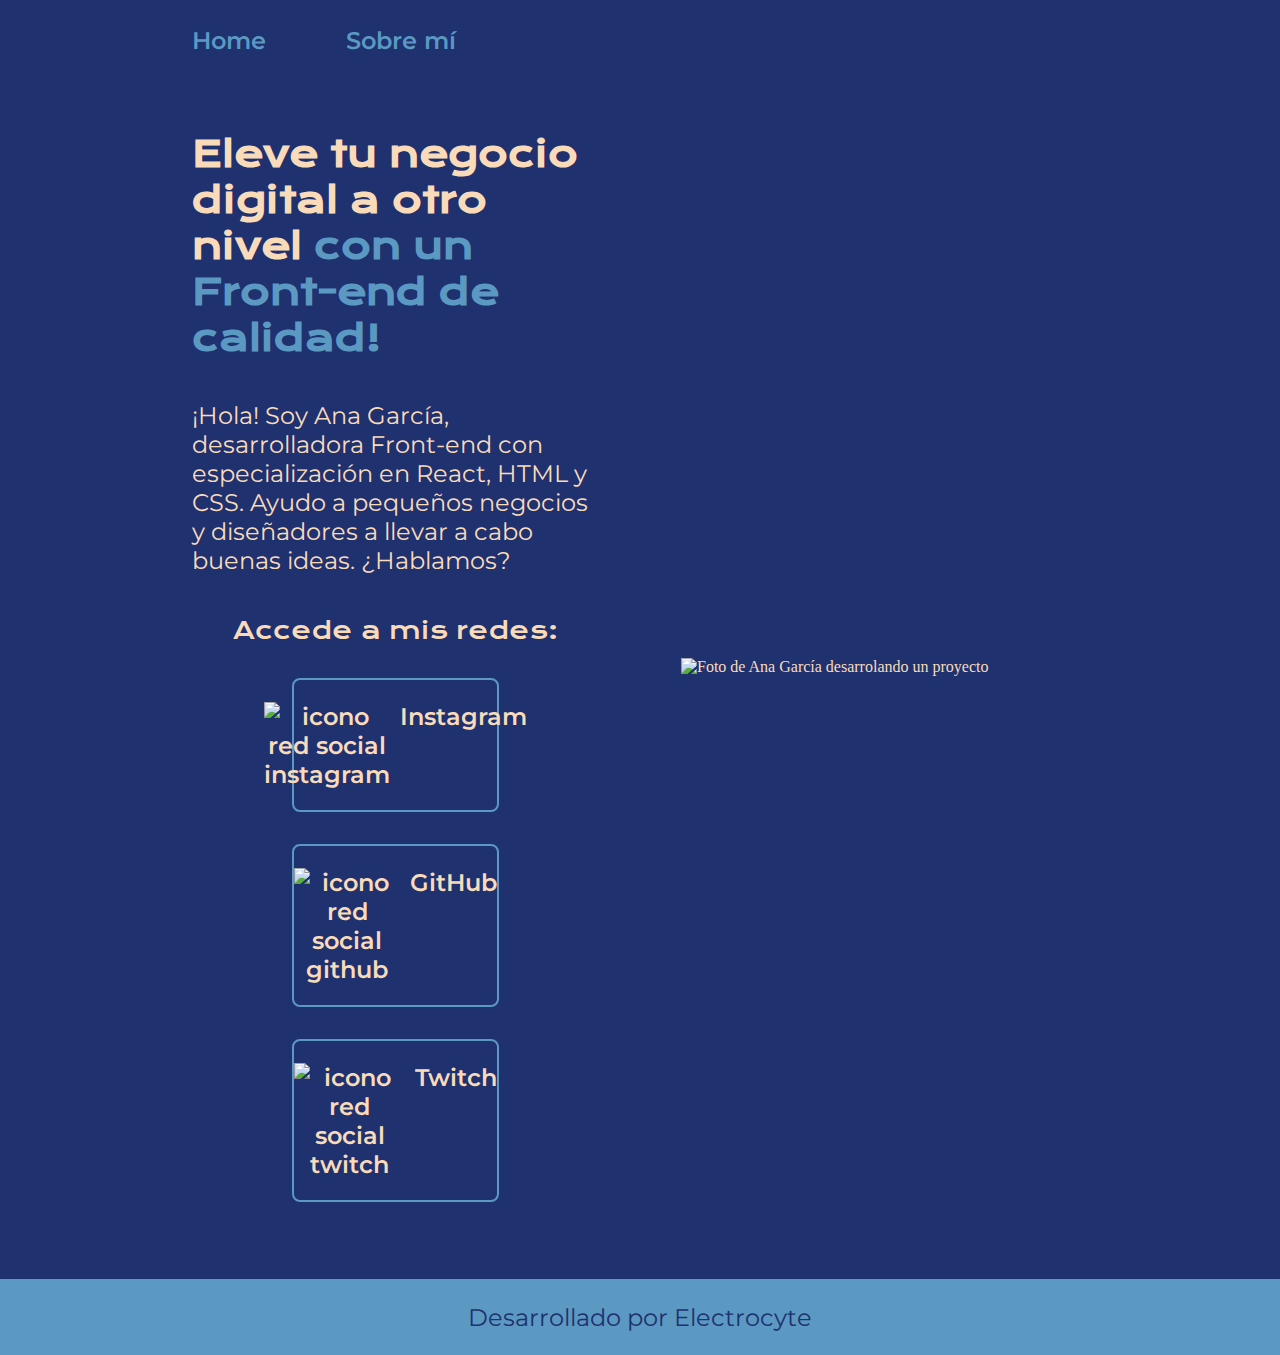
==== index.html @ 972055c3 "Creacion del proyecto" ====
<!DOCTYPE html>
<html lang="es-mx">
<head>
    <meta charset="UTF-8"> 
    <meta http-equiv="X-UA-Compatible" content="IE=edge">
    <meta name="viewport" content="width=device-width, initial-scale=1.0">
    <title>Portafolio</title>
    <link rel="stylesheet" href="./styles/style.css">

</head>
<body>
    <header class="header">
        <nav class="header-menu">
            <a class="header-menu-link" href="index.html">Home</a>
            <a class="header-menu-link" href="about.html">Sobre mí</a>
        </nav>
    </header>
    <main class="presentacion">
        <section class="presentacion-contenido">
            <h1 class="presentacion-contenido-titulo">
                Eleve tu negocio digital a otro nivel 
                <strong class="titulo-destacado">con un Front-end de calidad!
                </strong></h1>
                <p class="presentacion-contenido-parrafo">¡Hola! Soy Ana García, desarrolladora Front-end con
                    especialización en React, HTML y CSS. Ayudo a pequeños
                    negocios y diseñadores a llevar a cabo buenas ideas.
                    ¿Hablamos?

                </p>
                <div class="presentacion-enlaces">
                    <h2 class="presentacion-enlaces-subtitulo">Accede a mis redes:</h2>
                    <a class="presentacion-enlaces-link" href="https://instagram.com/">
                        <img src="C:\Users\jesus\Desktop\Alura ONE\HTML y CSS\portafolio\assets\instagram.png" alt="icono red social instagram">
                        Instagram</a>
                    <a class="presentacion-enlaces-link" href="https://github.com/">   
                        <img src="C:\Users\jesus\Desktop\Alura ONE\HTML y CSS\portafolio\assets\github.png" alt="icono red social github">
                        GitHub</a>
                    <a class="presentacion-enlaces-link" href="https://twitch.tv/">
                        <img src="C:\Users\jesus\Desktop\Alura ONE\HTML y CSS\portafolio\assets\twitch.png" alt="icono red social twitch">
                        Twitch</a>
                </div>        
        </section>
            <img class="presentacion-imagen" src="C:\Users\jesus\Desktop\Alura ONE\HTML y CSS\portafolio\assets\ana.png" alt="Foto de Ana García desarrolando un proyecto">
    </main>
    <footer class="footer">
        <p>
            Desarrollado por Electrocyte
        </p>
    </footer>
</body>
</html>
---- styles/style.css ----
@import url('https://fonts.googleapis.com/css2?family=Krona+One&family=Montserrat:ital,wght@0,100..900;1,100..900&display=swap');

:root{
    --color-primario: #1F316F;
    --color-secundario: #F9DBBA;
    --color-teciario: #5B99C2;
    --color-hover: #272727;

    --fuente-montserrat: "Montserrat", sans-serif;
    --fuente-krona: "Krona one", sans-serif;
}

*{
    padding: 0;
    margin: 0;
}

body{
    background-color: var(--color-primario);
    color: var(--color-secundario);
    box-sizing: border-box;
}

.header{
    padding: 2% 0% 0% 15%;
}

.header-menu{
    display: flex;
    gap: 80px;
}

.header-menu-link{
    font-size: 1.5rem;
    font-weight: 600;
    font-family: var(--fuente-montserrat);
    color: var(--color-teciario);
    text-decoration: none;
}

.presentacion{
    display: flex;
    align-items: center;
    padding: 6% 15%;   
    justify-content: space-between;
    gap: 82px;
}

.presentacion-contenido{
    width: 50%;
    display: flex;
    flex-direction: column;
    gap: 40px;
}

.presentacion-contenido-titulo{
    font-size: 2.25rem;
    font-family: var(--fuente-krona);
}

.titulo-destacado{
    color: var(--color-teciario);
}

.presentacion-contenido-parrafo{
    font-size: 1.5rem;
    font-family: var(--fuente-montserrat);
}

.presentacion-enlaces{
    display: flex;
    justify-content: space-between;
    flex-direction: column;
    align-items: center;
    gap: 32px;
}

.presentacion-enlaces-subtitulo{
    font-family: var(--fuente-krona);
    font-size: 1.5rem;
    font-weight: 400;
}

.presentacion-enlaces-link{
    width: 50%;
    text-align: center;
    padding: 21.5px 0;
    border-radius: 8px;
    font-family: var(--fuente-montserrat);
    font-size: 1.5rem;
    font-weight: 600;
    text-decoration: none;
    color: var(--color-secundario);
    border: 2px solid var(--color-teciario);
    display: flex;
    justify-content: center;
    gap: 10px;
}

.presentacion-enlaces-link:hover{
    background-color: var(--color-hover);
}

.presentacion-imagen{
    width: 50%;
}

.footer{
    background-color: var(--color-teciario);
    padding: 23.64px;
    color: var(--color-primario);
    text-align: center;
    font-family: var(--fuente-montserrat);
    font-size: 1.5rem;
    font-weight: 400;  
}

@media(max-width: 1200px){
    .header{
        padding: 10%;
    }
    .header-menu{
        justify-content: center;
    }
    .presentacion{
        flex-direction: column-reverse;
        padding: 5%;
    }
    .presentacion-contenido{
        width: auto;
    }
}
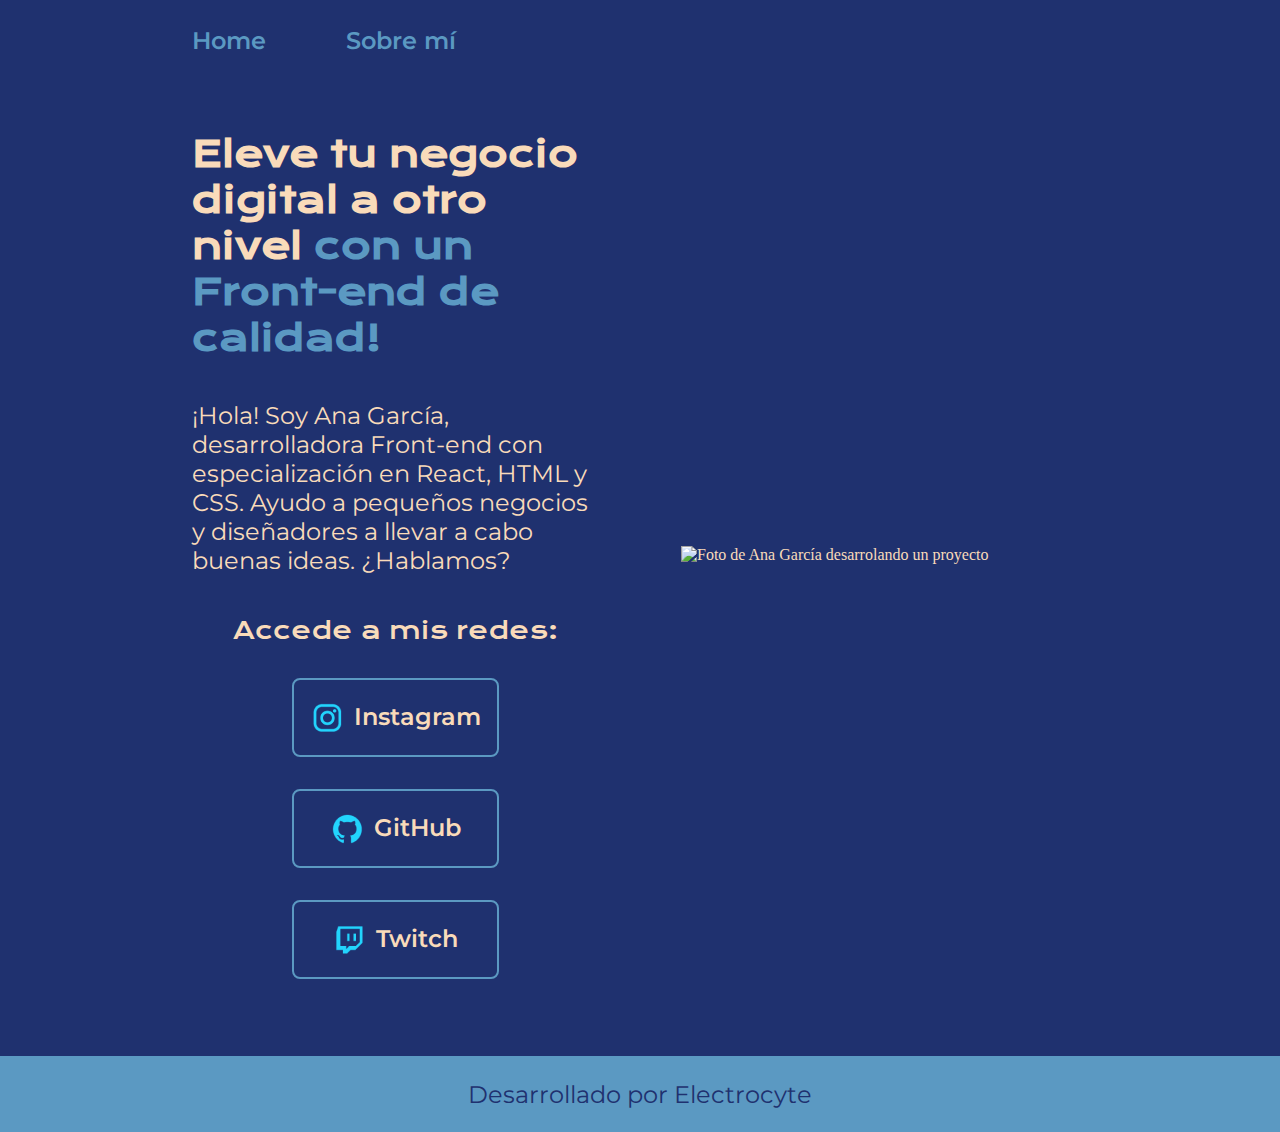
==== commit 89c8e668: "Update index.html" ====
--- a/index.html
+++ b/index.html
@@ -30,17 +30,17 @@
                 <div class="presentacion-enlaces">
                     <h2 class="presentacion-enlaces-subtitulo">Accede a mis redes:</h2>
                     <a class="presentacion-enlaces-link" href="https://instagram.com/">
-                        <img src="C:\Users\jesus\Desktop\Alura ONE\HTML y CSS\portafolio\assets\instagram.png" alt="icono red social instagram">
+                        <img src=".\assets\instagram.png" alt="icono red social instagram">
                         Instagram</a>
                     <a class="presentacion-enlaces-link" href="https://github.com/">   
-                        <img src="C:\Users\jesus\Desktop\Alura ONE\HTML y CSS\portafolio\assets\github.png" alt="icono red social github">
+                        <img src=".\assets\github.png" alt="icono red social github">
                         GitHub</a>
                     <a class="presentacion-enlaces-link" href="https://twitch.tv/">
-                        <img src="C:\Users\jesus\Desktop\Alura ONE\HTML y CSS\portafolio\assets\twitch.png" alt="icono red social twitch">
+                        <img src=".\assets\twitch.png" alt="icono red social twitch">
                         Twitch</a>
                 </div>        
         </section>
-            <img class="presentacion-imagen" src="C:\Users\jesus\Desktop\Alura ONE\HTML y CSS\portafolio\assets\ana.png" alt="Foto de Ana García desarrolando un proyecto">
+            <img class="presentacion-imagen" src=".\ana.png" alt="Foto de Ana García desarrolando un proyecto">
     </main>
     <footer class="footer">
         <p>
@@ -48,4 +48,4 @@
         </p>
     </footer>
 </body>
-</html>+</html>
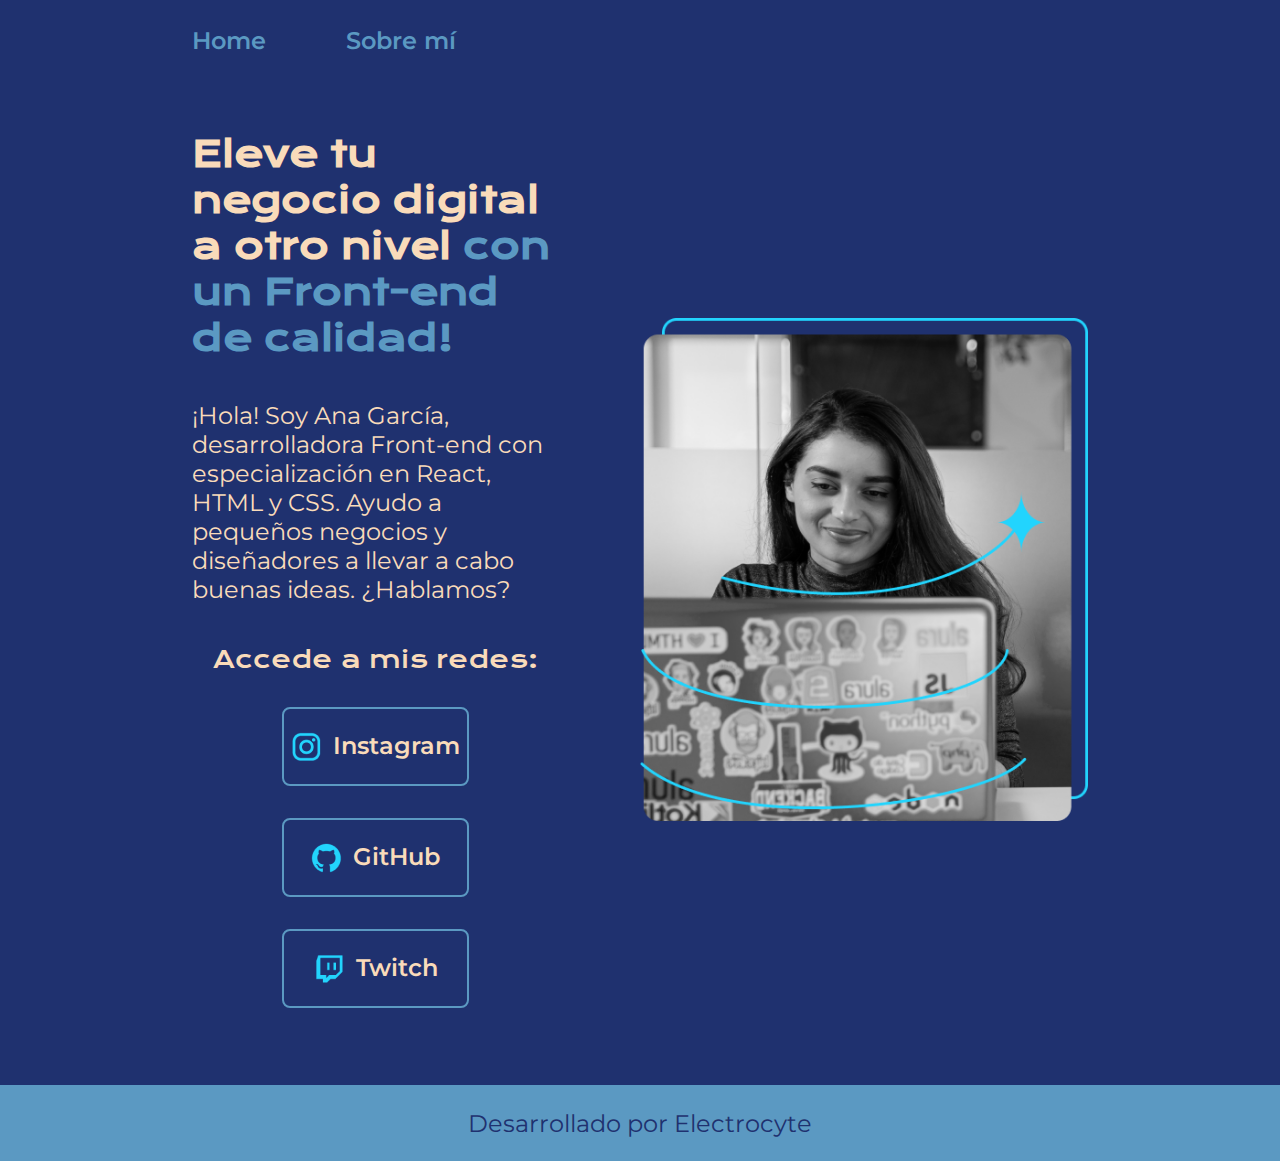
==== commit e7de6d6f: "Update index.html" ====
--- a/index.html
+++ b/index.html
@@ -40,7 +40,7 @@
                         Twitch</a>
                 </div>        
         </section>
-            <img class="presentacion-imagen" src=".\ana.png" alt="Foto de Ana García desarrolando un proyecto">
+            <img class="presentacion-imagen" src=".\assets\ana.png" alt="Foto de Ana García desarrolando un proyecto">
     </main>
     <footer class="footer">
         <p>
